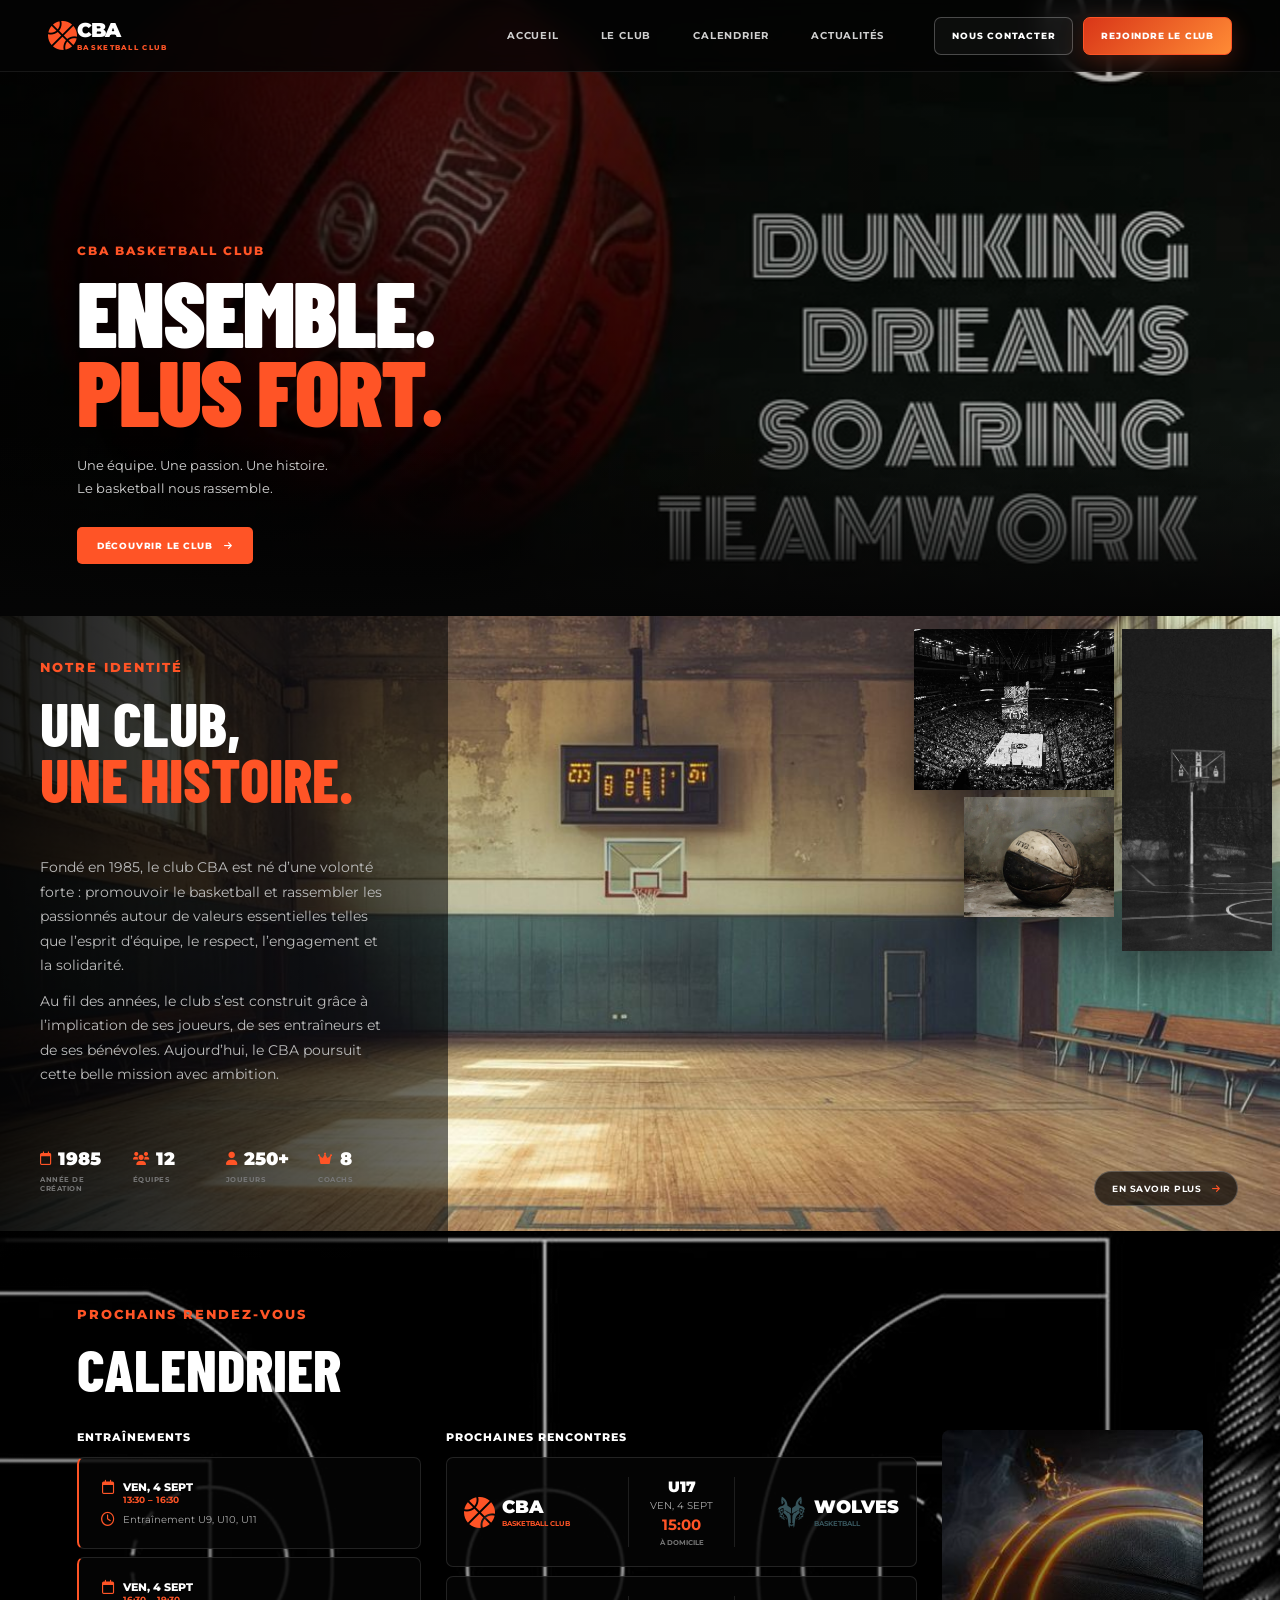
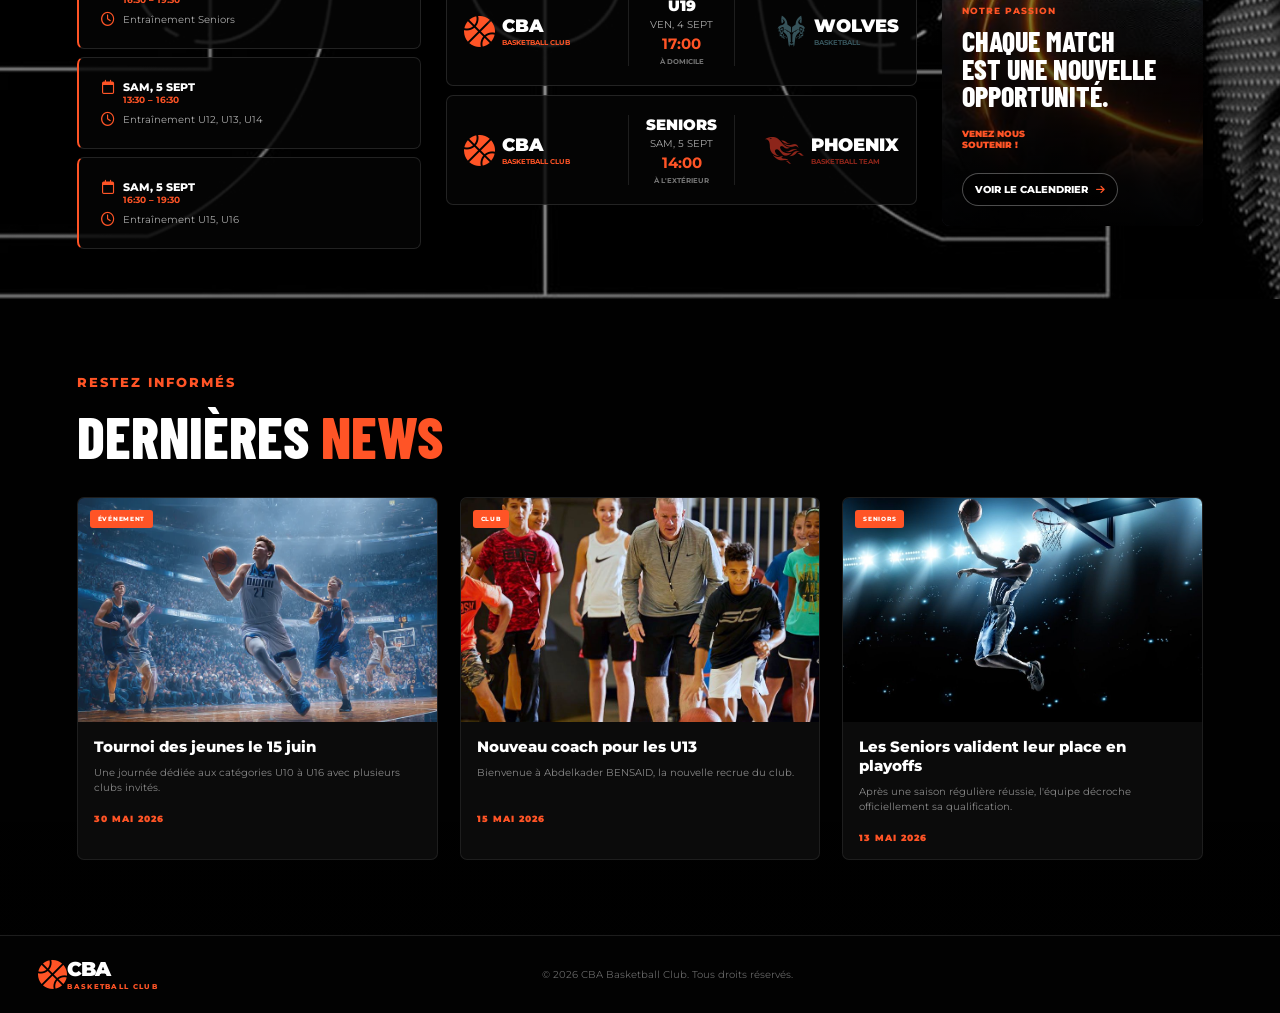
==== index.html @ 98953bf6 "mt" ====
<!DOCTYPE html>
<html lang="fr">
<head>
    <meta charset="UTF-8">
    <meta name="viewport" content="width=device-width, initial-scale=1.0">
    <title>CBA Basketball Club</title>
    <link rel="stylesheet" href="site.css">
    <link rel="stylesheet" href="https://cdnjs.cloudflare.com/ajax/libs/font-awesome/6.0.0/css/all.min.css">
    <link rel="preconnect" href="https://fonts.googleapis.com">
    <link rel="preconnect" href="https://fonts.gstatic.com" crossorigin>
    <link href="https://fonts.googleapis.com/css2?family=Barlow+Condensed:wght@400;500;600;700;800;900&family=Montserrat:wght@400;500;600;700;800;900&display=swap" rel="stylesheet">
</head>
<body>
<section class="hero" id="accueil">
<header class="navbar">
    <div class="logo">
        <i class="fa-solid fa-basketball"></i>
        <div class="logo-text">
            <strong>CBA</strong>
            <span class="basketball-club">BASKETBALL CLUB</span>
        </div>
    </div>
    <nav class="nav-links">
        <a href="#accueil">ACCUEIL</a>
        <a href="#club">LE CLUB</a>
        <a href="#calendrier">CALENDRIER</a>
        <a href="#actualites">ACTUALITÉS</a>
    </nav>
    <div class="nav-buttons">
        <button class="player-btn">NOUS CONTACTER</button>
        <button class="join-btn">REJOINDRE LE CLUB</button>
    </div>
</header>
<div class="hero-content">
    <span class="hero-small">CBA BASKETBALL CLUB</span>
    <h1>ENSEMBLE.<br><span>PLUS FORT.</span></h1>
    <p>Une équipe. Une passion. Une histoire.<br>Le basketball nous rassemble.</p>
    <button class="hero-button">DÉCOUVRIR LE CLUB <i class="fa-solid fa-arrow-right"></i></button>
</div>
</section>
<section id="club">
    <div id="gauche-club">
        <div class="texte-club">
            <span class="section-label">NOTRE IDENTITÉ</span>
            <h2>UN CLUB,<br><span>UNE HISTOIRE.</span></h2>
            <p>Fondé en 1985, le club CBA est né d’une volonté forte : promouvoir le basketball et rassembler les passionnés autour de valeurs essentielles telles que l’esprit d’équipe, le respect, l’engagement et la solidarité.</p>
            <p>Au fil des années, le club s’est construit grâce à l’implication de ses joueurs, de ses entraîneurs et de ses bénévoles. Aujourd’hui, le CBA poursuit cette belle mission avec ambition.</p>
            <div class="club-stats">
                <div class="logo-club">
                    <div class="logo-club1">
                        <i class="fa-regular fa-calendar"></i>
                        <h3>1985</h3>
                    </div>
                    <span>ANNÉE DE CRÉATION</span>
                </div>
                <div class="logo-club">
                    <div class="logo-club1">
                        <i class="fa-solid fa-users"></i>
                        <h3>12</h3>
                    </div>
                    <span>ÉQUIPES</span>
                </div>
                <div class="logo-club">
                    <div class="logo-club1">
                        <i class="fa-solid fa-user"></i>
                        <h3>250+</h3>
                    </div>
                    <span>JOUEURS</span>
                </div>
                <div class="logo-club">
                    <div class="logo-club1">
                        <i class="fa-solid fa-crown"></i>
                        <h3>8</h3>
                    </div>
                    <span>COACHS</span>
                </div>
            </div>
        </div>
    </div>
    <div id="droite-club">
        <div class="images-club">
            <img src="images/club1.jpg" class="imgClub1">
            <img src="images/club2.jpg" class="imgClub2">
            <img src="images/club3.jpg" class="imgClub3">
        </div>
        <button class="bouton-club">EN SAVOIR PLUS <i class="fa-solid fa-arrow-right"></i></button>
    </div>
</section>
<section id="calendrier">
    <div class="section-container">
        <span class="section-label">PROCHAINS RENDEZ-VOUS</span>
        <h2>CALENDRIER</h2>

        <div id="calendrier_cartes">
            <div class="entrainement">
                <h3>ENTRAÎNEMENTS</h3>

                <div class="Entraînement">
                    <div class="icones-entrainements">
                        <i class="fa-regular fa-calendar"></i>
                        <i class="fa-regular fa-clock"></i>
                    </div>
                    <div class="texte-entrainements">
                        <strong>VEN, 4 SEPT</strong>
                        <span>13:30 – 16:30</span>
                        <p>Entraînement U9, U10, U11</p>
                    </div>
                </div>

                <div class="Entraînement">
                    <div class="icones-entrainements">
                        <i class="fa-regular fa-calendar"></i>
                        <i class="fa-regular fa-clock"></i>
                    </div>
                    <div class="texte-entrainements">
                        <strong>VEN, 4 SEPT</strong>
                        <span>16:30 – 19:30</span>
                        <p>Entraînement Seniors</p>
                    </div>
                </div>

                <div class="Entraînement">
                    <div class="icones-entrainements">
                        <i class="fa-regular fa-calendar"></i>
                        <i class="fa-regular fa-clock"></i>
                    </div>
                    <div class="texte-entrainements">
                        <strong>SAM, 5 SEPT</strong>
                        <span>13:30 – 16:30</span>
                        <p>Entraînement U12, U13, U14</p>
                    </div>
                </div>

                <div class="Entraînement">
                    <div class="icones-entrainements">
                        <i class="fa-regular fa-calendar"></i>
                        <i class="fa-regular fa-clock"></i>
                    </div>
                    <div class="texte-entrainements">
                        <strong>SAM, 5 SEPT</strong>
                        <span>16:30 – 19:30</span>
                        <p>Entraînement U15, U16</p>
                    </div>
                </div>
            </div>

            <div class="matches">
                <h3>PROCHAINES RENCONTRES</h3>

                <div class="match">
                    <div class="team-logo">
                        <i class="fa-solid fa-basketball"></i>
                        <div>
                            <strong>CBA</strong>
                            <span>BASKETBALL CLUB</span>
                        </div>
                    </div>
                    <div class="match-info">
                        <strong>U17</strong>
                        <span>VEN, 4 SEPT</span>
                        <b>15:00</b>
                        <small>À DOMICILE</small>
                    </div>
                    <div class="team-logo opponent">
                        <i class="fa-brands fa-wolf-pack-battalion"></i>
                        <div>
                            <strong>WOLVES</strong>
                            <span>BASKETBALL</span>
                        </div>
                    </div>
                </div>

                <div class="match">
                    <div class="team-logo">
                        <i class="fa-solid fa-basketball"></i>
                        <div>
                            <strong>CBA</strong>
                            <span>BASKETBALL CLUB</span>
                        </div>
                    </div>
                    <div class="match-info">
                        <strong>U19</strong>
                        <span>VEN, 4 SEPT</span>
                        <b>17:00</b>
                        <small>À DOMICILE</small>
                    </div>
                    <div class="team-logo opponent">
                        <i class="fa-brands fa-wolf-pack-battalion"></i>
                        <div>
                            <strong>WOLVES</strong>
                            <span>BASKETBALL</span>
                        </div>
                    </div>
                </div>

                <div class="match">
                    <div class="team-logo">
                        <i class="fa-solid fa-basketball"></i>
                        <div>
                            <strong>CBA</strong>
                            <span>BASKETBALL CLUB</span>
                        </div>
                    </div>
                    <div class="match-info">
                        <strong>SENIORS</strong>
                        <span>SAM, 5 SEPT</span>
                        <b>14:00</b>
                        <small>À L'EXTÉRIEUR</small>
                    </div>
                    <div class="team-logo opponent phoenix">
                        <i class="fa-brands fa-phoenix-framework"></i>
                        <div>
                            <strong>PHOENIX</strong>
                            <span>BASKETBALL TEAM</span>
                        </div>
                    </div>
                </div>
            </div>

            <div class="support-card">
                <img src="images/calendrier1.jfif" alt="Basketball">
                <div class="support-overlay"></div>
                <div class="support-content">
                    <span>NOTRE PASSION</span>
                    <h3>CHAQUE MATCH<br>EST UNE NOUVELLE<br>OPPORTUNITÉ.</h3>
                    <p>VENEZ NOUS<br>SOUTENIR !</p>
                </div>
                <button>VOIR LE CALENDRIER <i class="fa-solid fa-arrow-right"></i></button>
            </div>
        </div>
    </div>
</section>

<section id="actualites">
    <div class="texte-news">
        <span class="section-label">RESTEZ INFORMÉS</span>
        <h2>DERNIÈRES <span>NEWS</span></h2>
    </div>

    <div class="cartes-news">
        <div class="carte">
            <div class="news-image">
                <img src="images/news1.webp">
                <span>ÉVÉNEMENT</span>
            </div>
            <div class="news-content">
                <h3>Tournoi des jeunes le 15 juin</h3>
                <p>Une journée dédiée aux catégories U10 à U16 avec plusieurs clubs invités.</p>
                <span class="date-news">30 MAI 2026</span>
            </div>
        </div>

        <div class="carte">
            <div class="news-image">
                <img src="images/news2.jpg">
                <span>CLUB</span>
            </div>
            <div class="news-content">
                <h3>Nouveau coach pour les U13</h3>
                <p>Bienvenue à Abdelkader BENSAID, la nouvelle recrue du club.</p>
                <span class="date-news">15 MAI 2026</span>
            </div>
        </div>

        <div class="carte">
            <div class="news-image">
                <img src="images/news3.jpg">
                <span>SENIORS</span>
            </div>
            <div class="news-content">
                <h3>Les Seniors valident leur place en playoffs</h3>
                <p>Après une saison régulière réussie, l'équipe décroche officiellement sa qualification.</p>
                <span class="date-news">13 MAI 2026</span>
            </div>
        </div>
    </div>
</section>

<footer class="footer">
    <div class="footer-content">
      <div class="logo">
        <i class="fa-solid fa-basketball"></i>
        <div class="logo-text">
            <strong>CBA</strong>
            <span class="basketball-club">BASKETBALL CLUB</span>
        </div>
      </div>
      <p>© 2026 CBA Basketball Club. Tous droits réservés.</p>
    </div>
</footer>
</body>
</html>
---- site.css ----
* {
  margin: 0;
  padding: 0;
  box-sizing: border-box;
}

html {
  scroll-behavior: smooth;
}

body {
  background: #050505;
  color: #fff;
  font-family: "Montserrat", Arial, sans-serif;
  overflow-x: hidden;
}

a {
  text-decoration: none;
  color: inherit;
}

button {
  font-family: inherit;
  cursor: pointer;
}

:root {
  --orange: #ff5426;
  --orange-clair: #ff8b35;
  --orange-fonce: #d93618;
  --blanc: #fff;
  --gris: #a5a5a5;
  --noir: #070707;
}

.hero {
  height: 616px;
  background-image: linear-gradient(90deg, rgba(0, 0, 0, 0.72), rgba(0, 0, 0, 0.18)), url("images/fond-accueil.jpeg");
  background-size: cover;
  background-repeat: no-repeat;
  position: relative;
  background-position: center 53%;
}

.hero:after {
  content: "";
  position: absolute;
  left: 0;
  right: 0;
  bottom: 0;
  height: 180px;
  background: linear-gradient(transparent, #050505);
}

.navbar {
  width: 100%;
  height: 72px;
  display: flex;
  align-items: center;
  justify-content: space-between;
  padding: 0 48px;
  position: fixed;
  top: 0;
  left: 0;
  z-index: 100;
  background: rgba(5, 5, 5, 0.78);
  border-bottom: 1px solid rgba(255, 255, 255, 0.08);
  backdrop-filter: blur(12px);
}

.logo {
  display: flex;
  align-items: center;
}

.logo > i {
  color: var(--orange);
  font-size: 29px;
}

.logo-text {
  display: flex;
  flex-direction: column;
  line-height: 1;
}

.logo-text strong {
  color: white;
  font-size: 20px;
  font-weight: 900;
  letter-spacing: -1px;
}

.logo-text span {
  color: var(--orange);
  font-size: 7px;
  font-weight: 800;
  letter-spacing: 1.3px;
  margin-top: 4px;
}

.nav-links {
  display: flex;
  align-items: center;
  gap: 42px;
  margin-left: auto;
  margin-right: 50px;
}

.nav-links a {
  color: #d0d0d0;
  font-size: 10px;
  font-weight: 700;
  letter-spacing: 0.8px;
  transition: 0.3s;
}

.nav-links a:hover {
  color: var(--orange);
}

.nav-buttons {
  display: flex;
  align-items: center;
  gap: 10px;
}

.nav-buttons button {
  height: 38px;
  padding: 0 17px;
  border-radius: 7px;
  color: white;
  font-size: 9px;
  font-weight: 800;
  letter-spacing: 0.8px;
}

.player-btn {
  background: rgba(255, 255, 255, 0.04);
  border: 1px solid rgba(255, 255, 255, 0.25);
}

.join-btn {
  border: 1px solid var(--orange);
  background: linear-gradient(135deg, var(--orange-fonce), var(--orange-clair));
  box-shadow: 0 8px 25px rgba(255, 84, 38, 0.22);
}

.hero-content {
  position: absolute;
  left: 6%;
  top: 39%;
  z-index: 2;
}

.hero-small {
  color: var(--orange);
  font-size: 12px;
  font-weight: 800;
  letter-spacing: 2px;
}

.hero-content h1 {
  margin-top: 13px;
  font-family: "Barlow Condensed", sans-serif;
  font-size: 92px;
  line-height: 0.86;
  font-weight: 900;
  letter-spacing: -2px;
}

.hero-content h1 span {
  color: var(--orange);
}

.hero-content p {
  color: #d5d5d5;
  margin-top: 24px;
  font-size: 13px;
  line-height: 1.7;
}

.hero-button {
  margin-top: 28px;
  padding: 13px 20px;
  border: 0;
  border-radius: 5px;
  color: white;
  background: var(--orange);
  font-size: 9px;
  font-weight: 800;
  letter-spacing: 0.8px;
}

.hero-button i {
  margin-left: 8px;
}

#club {
  width: 100%;
  height: 615px;
  display: flex;
  background-image: url("images/back-club.jpg");
  background-size: cover;
  background-position: center;
}

#gauche-club {
  width: 35%;
  min-height: 670px;
  position: relative;
  background-image: linear-gradient(90deg, rgba(0, 0, 0, 0.9), rgba(0, 0, 0, 0.55)), url("images/club-bg.jpg");
  background-size: cover;
  background-position: center;
}

.texte-club {
  max-width: 690px;
  padding: 43px 55px 50px 9%;
}

.section-label {
  display: block;
  color: var(--orange);
  font-size: 13px;
  font-weight: 800;
  letter-spacing: 2px;
  margin-bottom: 20px;
}

.texte-club h2 {
  font-family: "Barlow Condensed", sans-serif;
  color: white;
  font-size: 61px;
  line-height: 0.92;
  font-weight: 800;
  margin-bottom: 48px;
}

.texte-club h2 span {
  color: var(--orange);
}

.texte-club p {
  max-width: 350px;
  color: #bcbcbc;
  font-size: 14px;
  line-height: 1.75;
  margin-bottom: 11px;
}

.club-stats {
  display: grid;
  grid-template-columns: repeat(4, 1fr);
  gap: 18px;
  margin-top: 61px;
}

.logo-club1 {
  display: flex;
  align-items: center;
  gap: 7px;
}

.logo-club1 i {
  color: var(--orange);
  font-size: 13px;
}

.logo-club1 h3 {
  color: white;
  font-size: 18px;
  font-weight: 900;
}

.logo-club > span {
  display: block;
  color: #777;
  font-size: 7px;
  font-weight: 700;
  letter-spacing: 0.5px;
  margin-top: 5px;
}

#droite-club {
  width: 65%;
  min-height: 670px;
  position: relative;
  overflow: hidden;
}

.images-club img {
  position: absolute;
  object-fit: cover;
  display: block;
  filter: saturate(0.85);
  box-shadow: 0 18px 40px rgba(0, 0, 0, 0.4);
}

.imgClub1 {
  width: 24%;
  height: 24%;
  left: 56%;
  top: 2%;
}

.imgClub2 {
  width: 18%;
  height: 18%;
  right: 20%;
  top: 27%;
}

.imgClub3 {
  width: 18%;
  height: 48%;
  right: 1%;
  bottom: 50%;
}

.club-badge {
  position: absolute;
  left: 5%;
  bottom: 9%;
  width: 110px;
  height: 110px;
  border: 1px solid rgba(255, 84, 38, 0.7);
  border-radius: 50%;
  display: flex;
  flex-direction: column;
  align-items: center;
  justify-content: center;
  background: rgba(0, 0, 0, 0.65);
}

.club-badge i {
  color: var(--orange);
  font-size: 24px;
  margin-bottom: 7px;
}

.club-badge span {
  color: white;
  font-size: 7px;
  font-weight: 800;
  letter-spacing: 1px;
}

.bouton-club {
  position: absolute;
  right: 5%;
  bottom: 12%;
  padding: 11px 17px;
  color: #fff;
  background: rgba(0, 0, 0, 0.65);
  border: 1px solid rgba(255, 255, 255, 0.22);
  border-radius: 20px;
  font-size: 9px;
  font-weight: 700;
  letter-spacing: 0.5px;
}

.bouton-club i {
  color: var(--orange);
  margin-left: 7px;
}

.bouton-club:hover {
  background: var(--orange);
}

.bouton-club:hover i {
  color: white;
}

#calendrier {
  width: 100%;
  height: 668px;
  padding: 75px 6%;
  background-image: linear-gradient(rgba(0, 0, 0, 0.28), rgba(0, 0, 0, 0.5)), url("images/back-calendrier.png");
  background-size: cover;
  background-position: center;
  background-repeat: no-repeat;
}

.section-container {
  width: 100%;
  max-width: 1250px;
  margin: auto;
}

.section-container > h2 {
  font-family: "Barlow Condensed", sans-serif;
  color: white;
  font-size: 59px;
  line-height: 0.9;
  font-weight: 800;
  margin-bottom: 35px;
}

#calendrier_cartes {
  width: 100%;
  display: grid;
  grid-template-columns: 0.95fr 1.3fr 0.72fr;
  gap: 25px;
}

.entrainement > h3,
.matches > h3 {
  color: white;
  font-size: 11px;
  font-weight: 800;
  letter-spacing: 1px;
  margin-bottom: 13px;
}

.Entraînement {
  width: 100%;
  min-height: 92px;
  display: flex;
  align-items: center;
  padding: 12px 14px;
  margin-bottom: 8px;
  background: rgba(5, 5, 5, 0.82);
  border: 1px solid rgba(255, 255, 255, 0.12);
  border-left: 2px solid var(--orange);
  border-radius: 7px;
  transition: 0.3s;
}

.Entraînement:hover {
  transform: translateX(4px);
  border-color: rgba(255, 84, 38, 0.5);
}

.icones-entrainements {
  width: 30px;
  display: flex;
  flex-direction: column;
  align-items: center;
  gap: 18px;
  color: var(--orange);
  font-size: 14px;
}

.texte-entrainements {
  display: flex;
  flex-direction: column;
}

.texte-entrainements strong {
  color: white;
  font-size: 11px;
  font-weight: 800;
}

.texte-entrainements span {
  color: var(--orange);
  font-size: 9px;
  font-weight: 700;
}

.texte-entrainements p {
  color: #aaa;
  font-size: 10px;
  margin-top: 8px;
}

.match {
  width: 100%;
  min-height: 110px;
  display: grid;
  grid-template-columns: 1fr 0.65fr 1fr;
  align-items: center;
  padding: 12px 17px;
  margin-bottom: 9px;
  background: rgba(5, 5, 5, 0.82);
  border: 1px solid rgba(255, 255, 255, 0.12);
  border-radius: 7px;
  transition: 0.3s;
}

.match:hover {
  border-color: rgba(255, 84, 38, 0.5);
  transform: translateY(-2px);
}

.team-logo {
  display: flex;
  align-items: center;
  gap: 7px;
}

.team-logo > i {
  color: var(--orange);
  font-size: 31px;
}

.team-logo div {
  display: flex;
  flex-direction: column;
}

.team-logo strong {
  color: white;
  font-size: 18px;
  font-weight: 900;
}

.team-logo span {
  color: var(--orange);
  font-size: 7px;
  font-weight: 700;
  margin-top: 1px;
}

.opponent {
  justify-content: flex-end;
}

.opponent > i {
  color: #36535a;
}

.opponent span {
  color: #36535a;
}

.phoenix > i,
.phoenix span {
  color: #8d251a;
}

.match-info {
  display: flex;
  flex-direction: column;
  align-items: center;
  text-align: center;
  border-left: 1px solid rgba(255, 255, 255, 0.1);
  border-right: 1px solid rgba(255, 255, 255, 0.1);
}

.match-info strong {
  color: white;
  font-size: 15px;
  font-weight: 900;
}

.match-info span {
  color: #aaa;
  font-size: 10px;
  margin-top: 3px;
}

.match-info b {
  color: var(--orange);
  font-size: 15px;
  margin-top: 3px;
}

.match-info small {
  color: #777;
  font-size: 7px;
  font-weight: 700;
  margin-top: 4px;
}

.support-card {
  height: 396px;
  position: relative;
  overflow: hidden;
  background: #080808;
  border-radius: 8px;
}

.support-card img {
  width: 100%;
  height: 100%;
  position: absolute;
  inset: 0;
  object-fit: cover;
}

.support-overlay {
  position: absolute;
  inset: 0;
  background: linear-gradient(180deg, rgba(0, 0, 0, 0.1), rgba(0, 0, 0, 0.94));
}

.support-content {
  position: absolute;
  left: 20px;
  right: 20px;
  bottom: 75px;
}

.support-content > span {
  color: var(--orange);
  font-size: 9px;
  font-weight: 800;
  letter-spacing: 1px;
}

.support-content h3 {
  color: white;
  font-family: "Barlow Condensed", sans-serif;
  font-size: 28px;
  line-height: 0.98;
  font-weight: 800;
  margin: 10px 0 17px;
}

.support-content p {
  color: var(--orange);
  font-size: 9px;
  line-height: 1.3;
  font-weight: 900;
}

.support-card button {
  position: absolute;
  left: 20px;
  bottom: 20px;
  padding: 9px 12px;
  color: white;
  background: rgba(0, 0, 0, 0.55);
  border: 1px solid rgba(255, 255, 255, 0.3);
  border-radius: 20px;
  font-size: 10px;
  font-weight: 800;
}

.support-card button i {
  color: var(--orange);
  margin-left: 5px;
}

#actualites {
  width: 100%;
  min-height: 520px;
  padding: 75px 6%;
  background-image: linear-gradient(rgba(0, 0, 0, 0.8), rgba(0, 0, 0, 0.92)), url("images/news-bg.jpg");
  background-size: cover;
  background-position: center;
}

.texte-news {
  max-width: 1250px;
  margin: auto;
}

.texte-news h2 {
  font-family: "Barlow Condensed", sans-serif;
  font-size: 58px;
  line-height: 0.9;
  font-weight: 800;
  margin-bottom: 35px;
}

.texte-news h2 span {
  color: var(--orange);
}

.cartes-news {
  max-width: 1250px;
  margin: auto;
  display: grid;
  grid-template-columns: repeat(3, 1fr);
  gap: 22px;
}

.carte {
  min-height: 310px;
  overflow: hidden;
  background: #0b0b0b;
  border: 1px solid rgba(255, 255, 255, 0.08);
  border-radius: 7px;
  transition: 0.3s;
}

.carte:hover {
  transform: translateY(-5px);
  border-color: rgba(255, 84, 38, 0.45);
}

.news-image {
  height: 224px;
  position: relative;
  overflow: hidden;
}

.news-image img {
  width: 100%;
  height: 100%;
  display: block;
  object-fit: cover;
  transition: 0.4s;
  object-position: center 79%;
}

.carte:hover .news-image img {
  transform: scale(1.05);
}

.news-image > span {
  position: absolute;
  left: 12px;
  top: 12px;
  padding: 5px 8px;
  color: white;
  background: var(--orange);
  font-size: 6px;
  font-weight: 800;
  letter-spacing: 0.7px;
  border-radius: 3px;
}

.news-content {
  padding: 16px;
}

.news-content h3 {
  color: white;
  font-size: 15px;
  line-height: 1.25;
  font-weight: 800;
  margin-bottom: 8px;
}

.news-content p {
  color: #888;
  font-size: 10px;
  line-height: 1.5;
  height: 28px;
}

.date-news {
  display: block;
  color: var(--orange);
  font-size: 9px;
  font-weight: 900;
  letter-spacing: 1px;
  margin-top: 20px;
}

.footer {
  width: 100%;
  padding: 23px 3%;
  background: #020202;
  border-top: 1px solid #1d1d1d;
}

.footer-content {
  max-width: 1250px;
  display: flex;
  align-items: center;
  /*! justify-content: space-between; */
}

.footer-logo {
  display: flex;
  align-items: center;
  gap: 8px;
}

.footer-logo img {
  width: 55px;
  height: auto;
}

.footer-logo div {
  display: flex;
  flex-direction: column;
}

.footer-logo strong {
  color: white;
  font-size: 15px;
  font-weight: 900;
}

.footer-logo span {
  color: var(--orange);
  font-size: 6px;
  font-weight: 800;
  letter-spacing: 0.8px;
  margin-top: 3px;
}

.footer-content p {
  color: #666;
  font-size: 10px;
  margin-left: 384px;
}

@media (max-width: 1000px) {
  .nav-links {
    gap: 20px;
    margin-right: 20px;
  }

  .nav-buttons {
    display: none;
  }

  #club {
    flex-direction: column;
  }

  #gauche-club,
  #droite-club {
    width: 100%;
  }

  #droite-club {
    min-height: 550px;
  }

  #calendrier_cartes {
    grid-template-columns: 1fr 1fr;
  }

  .support-card {
    grid-column: span 2;
  }
}

@media (max-width: 650px) {
  .navbar {
    padding: 0 18px;
  }

  .nav-links {
    display: none;
  }

  .hero {
    height: 700px;
  }

  .hero-content {
    left: 7%;
    top: 38%;
  }

  .hero-content h1 {
    font-size: 65px;
  }

  #gauche-club {
    min-height: 620px;
  }

  .texte-club {
    padding: 65px 25px 40px;
  }

  .texte-club h2 {
    font-size: 49px;
  }

  .club-stats {
    grid-template-columns: repeat(2, 1fr);
  }

  #droite-club {
    min-height: 450px;
  }

  .imgClub1 {
    width: 60%;
    height: 38%;
  }

  .imgClub2 {
    width: 34%;
    height: 28%;
  }

  .imgClub3 {
    width: 43%;
    height: 52%;
  }

  #calendrier {
    padding: 55px 18px;
  }

  #calendrier_cartes {
    display: flex;
    flex-direction: column;
  }

  .support-card {
    min-height: 360px;
  }

  .cartes-news {
    grid-template-columns: 1fr;
  }

  #actualites {
    padding: 55px 18px;
  }

  .texte-news h2,
  .section-container > h2 {
    font-size: 49px;
  }

  .footer-content {
    flex-direction: column;
    gap: 15px;
    text-align: center;
  }
}
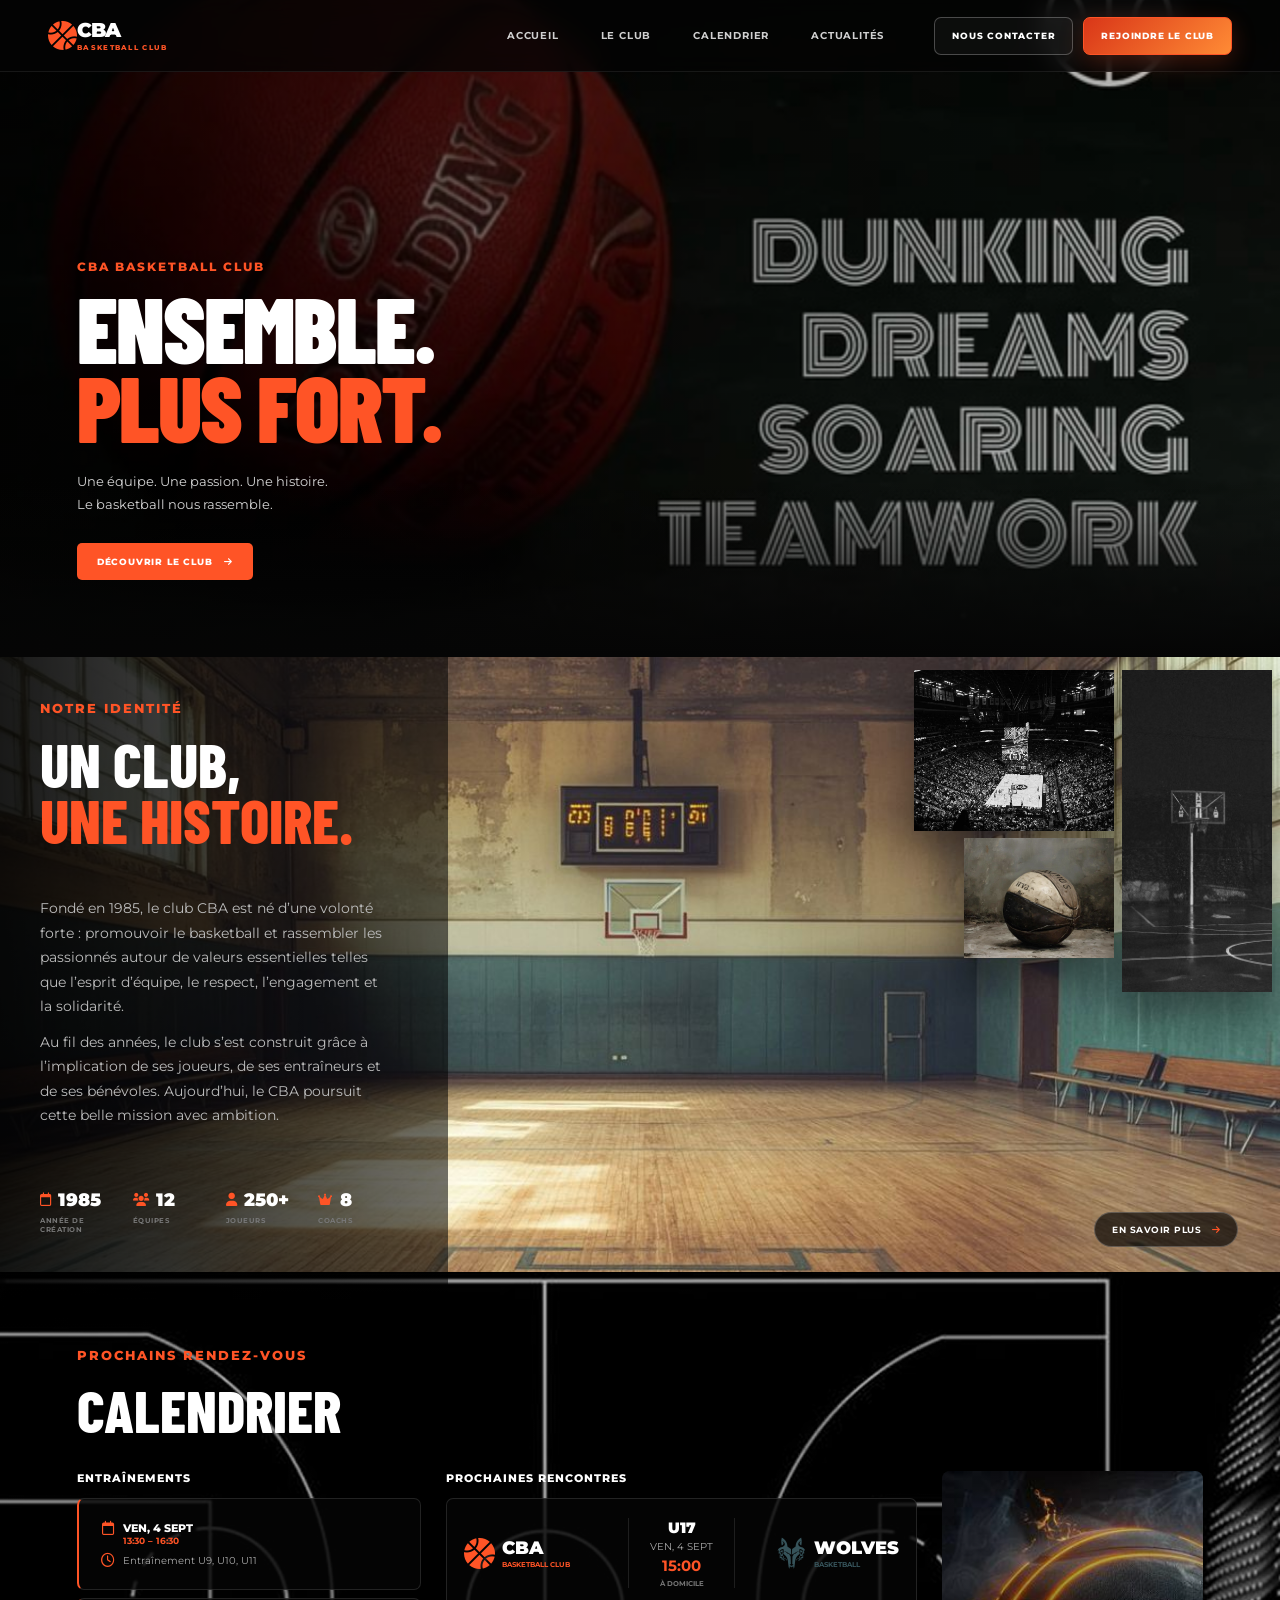
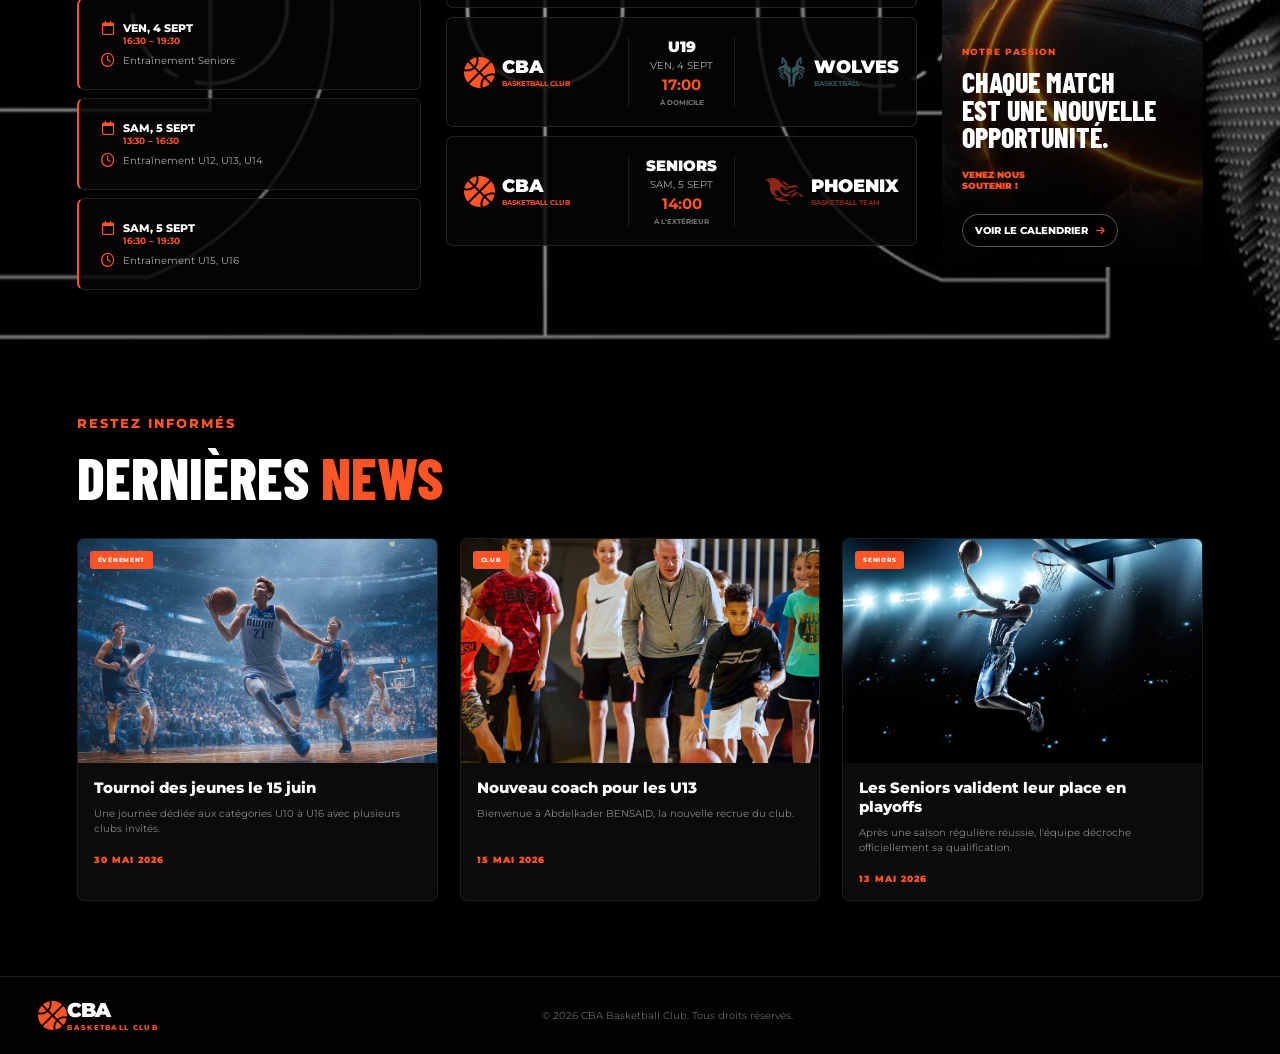
==== commit 501ca2cb: "new" ====
--- a/index.html
+++ b/index.html
@@ -288,5 +288,100 @@
       <p>© 2026 CBA Basketball Club. Tous droits réservés.</p>
     </div>
 </footer>
+<div class="contact-overlay" id="contactOverlay">
+    <div class="contact-popup">
+        <button class="contact-close" id="contactClose">&times;</button>
+        <span class="section-label">NOUS CONTACTER</span>
+        <h2>PARLONS-<span>NOUS.</span></h2>
+        <p>Une question, une demande ou simplement envie d'échanger ? Retrouvez-nous ici.</p>
+        <div class="contact-links">
+            <a href="https://mail.google.com/mail/?view=cm&fs=1&to=Abdelmalekboutora@gmail.com" target="_blank" class="contact-item">
+                <i class="fa-solid fa-envelope"></i>
+                <div>
+                    <strong>E-MAIL</strong>
+                    <span>Abdelmalekboutora@gmail.com</span>
+                </div>
+                <i class="fa-solid fa-arrow-right"></i>
+            </a>
+            <button class="contact-item" id="phoneCopy" type="button">
+                <i class="fa-solid fa-phone"></i>
+                <div>
+                    <strong>TÉLÉPHONE</strong>
+                    <span>+213 797 917 500</span>
+                </div>
+                <i class="fa-solid fa-copy"></i>
+            </button>
+            <a href="P343+RW7, Tizi Ouzou" target="_blank" class="contact-item">
+                <i class="fa-solid fa-location-dot"></i>
+                <div>
+                    <strong>LOCALISATION</strong>
+                    <span>Notre adresse</span>
+                </div>
+                <i class="fa-solid fa-arrow-right"></i>
+            </a>
+            <a href="https://www.facebook.com/" target="_blank" class="contact-item">
+                <i class="fa-brands fa-facebook-f"></i>
+                <div>
+                    <strong>FACEBOOK</strong>
+                    <span>Notre page Facebook</span>
+                </div>
+                <i class="fa-solid fa-arrow-right"></i>
+            </a>
+        </div>
+    </div>
+</div>
+<div class="join-overlay" id="joinOverlay">
+    <div class="join-popup">
+        <button class="join-close" id="joinClose">&times;</button>
+
+        <span class="section-label">REJOINDRE LE CLUB</span>
+        <h2>INSCRIVEZ-<span>VOUS.</span></h2>
+        <p>Remplissez le formulaire pour envoyer votre demande d'inscription au CBA Basketball Club.</p>
+
+        <form id="joinForm">
+            <div class="form-row">
+                <div class="form-group">
+                    <label for="nom">NOM</label>
+                    <input type="text" id="nom" name="nom" placeholder="Votre nom" required>
+                </div>
+
+                <div class="form-group">
+                    <label for="prenom">PRÉNOM</label>
+                    <input type="text" id="prenom" name="prenom" placeholder="Votre prénom" required>
+                </div>
+            </div>
+
+            <div class="form-row">
+                <div class="form-group">
+                    <label for="ddn">DATE DE NAISSANCE</label>
+                    <input type="date" id="ddn" name="ddn" required>
+                </div>
+
+                <div class="form-group">
+                    <label for="telephone">TÉLÉPHONE</label>
+                    <input type="tel" id="telephone" name="telephone" placeholder="+213 XX XX XX XX" required>
+                </div>
+            </div>
+
+            <div class="form-group">
+                <label>CERTIFICAT MÉDICAL</label>
+                <label for="certificat" class="file-upload">
+                    <i class="fa-solid fa-file-arrow-up"></i>
+                    <div>
+                        <strong>AJOUTER LE CERTIFICAT</strong>
+                        <span>PDF, JPG ou PNG</span>
+                    </div>
+                </label>
+                <input type="file" id="certificat" name="certificat" accept=".pdf,.jpg,.jpeg,.png" required>
+            </div>
+
+            <button type="submit" class="join-submit">
+                ENVOYER LA DEMANDE
+                <i class="fa-solid fa-arrow-right"></i>
+            </button>
+        </form>
+    </div>
+</div>
+<script src="site.js"></script>
 </body>
 </html>
--- a/site.css
+++ b/site.css
@@ -35,12 +35,12 @@
 }
 
 .hero {
-  height: 616px;
+  height: 657px;
   background-image: linear-gradient(90deg, rgba(0, 0, 0, 0.72), rgba(0, 0, 0, 0.18)), url("images/fond-accueil.jpeg");
   background-size: cover;
   background-repeat: no-repeat;
   position: relative;
-  background-position: center 53%;
+  background-position: center 59%;
 }
 
 .hero:after {
@@ -914,4 +914,331 @@
     gap: 15px;
     text-align: center;
   }
+}
+.contact-overlay {
+  position: fixed;
+  inset: 0;
+  z-index: 1000;
+  display: flex;
+  align-items: center;
+  justify-content: center;
+  background: rgba(0, 0, 0, 0.75);
+  backdrop-filter: blur(8px);
+  opacity: 0;
+  visibility: hidden;
+  transition: 0.3s ease;
+}
+
+.contact-overlay.active {
+  opacity: 1;
+  visibility: visible;
+}
+
+.contact-popup {
+  position: relative;
+  width: 550px;
+  padding: 45px;
+  background: #080808;
+  border: 1px solid rgba(255, 84, 38, 0.35);
+  border-radius: 12px;
+  box-shadow: 0 25px 80px rgba(0, 0, 0, 0.7);
+  transform: translateY(25px) scale(0.96);
+  transition: 0.3s ease;
+}
+
+.contact-overlay.active .contact-popup {
+  transform: translateY(0) scale(1);
+}
+
+.contact-popup h2 {
+  font-family: "Barlow Condensed", sans-serif;
+  font-size: 58px;
+  line-height: 0.9;
+  color: white;
+  margin-bottom: 18px;
+}
+
+.contact-popup h2 span {
+  color: var(--orange);
+}
+
+.contact-popup > p {
+  color: #888;
+  font-size: 12px;
+  line-height: 1.6;
+  max-width: 390px;
+  margin-bottom: 28px;
+}
+
+.contact-close {
+  position: absolute;
+  top: 18px;
+  right: 20px;
+  width: 35px;
+  height: 35px;
+  border: 1px solid rgba(255, 255, 255, 0.15);
+  border-radius: 50%;
+  background: transparent;
+  color: #aaa;
+  font-size: 23px;
+  line-height: 1;
+  transition: 0.3s;
+}
+
+.contact-close:hover {
+  color: white;
+  background: var(--orange);
+  border-color: var(--orange);
+}
+
+.contact-links {
+  display: grid;
+  grid-template-columns: 1fr 1fr;
+  gap: 10px;
+}
+
+.contact-item {
+  display: flex;
+  align-items: center;
+  gap: 13px;
+  padding: 16px;
+  background: #101010;
+  border: 1px solid rgba(255, 255, 255, 0.08);
+  border-radius: 7px;
+  transition: 0.3s;
+}
+
+.contact-item > i:first-child {
+  color: var(--orange);
+  font-size: 18px;
+  width: 20px;
+  text-align: center;
+}
+
+.contact-item div {
+  flex: 1;
+  min-width: 0;
+}
+
+.contact-item strong {
+  display: block;
+  color: white;
+  font-size: 9px;
+  letter-spacing: 1px;
+  margin-bottom: 5px;
+}
+
+.contact-item span {
+  display: block;
+  color: #777;
+  font-size: 9px;
+  white-space: nowrap;
+  overflow: hidden;
+  text-overflow: ellipsis;
+}
+
+.contact-item > i:last-child {
+  color: #555;
+  font-size: 9px;
+  transition: 0.3s;
+}
+
+.contact-item:hover {
+  border-color: rgba(255, 84, 38, 0.5);
+  transform: translateY(-3px);
+}
+
+.contact-item:hover > i:last-child {
+  color: var(--orange);
+  transform: translateX(3px);
+}
+.join-overlay {
+  position: fixed;
+  inset: 0;
+  z-index: 1000;
+  display: flex;
+  align-items: center;
+  justify-content: center;
+  background: rgba(0, 0, 0, 0.78);
+  backdrop-filter: blur(8px);
+  opacity: 0;
+  visibility: hidden;
+  transition: 0.3s ease;
+}
+
+.join-overlay.active {
+  opacity: 1;
+  visibility: visible;
+}
+
+.join-popup {
+  position: relative;
+  width: 600px;
+  padding: 45px;
+  background: #080808;
+  border: 1px solid rgba(255, 84, 38, 0.35);
+  border-radius: 12px;
+  box-shadow: 0 25px 80px rgba(0, 0, 0, 0.7);
+  transform: translateY(25px) scale(0.96);
+  transition: 0.3s ease;
+}
+
+.join-overlay.active .join-popup {
+  transform: translateY(0) scale(1);
+}
+
+.join-popup h2 {
+  font-family: "Barlow Condensed", sans-serif;
+  font-size: 58px;
+  line-height: 0.9;
+  color: white;
+  margin-bottom: 18px;
+}
+
+.join-popup h2 span {
+  color: var(--orange);
+}
+
+.join-popup > p {
+  color: #888;
+  font-size: 12px;
+  line-height: 1.6;
+  max-width: 450px;
+  margin-bottom: 28px;
+}
+
+.join-close {
+  position: absolute;
+  top: 18px;
+  right: 20px;
+  width: 35px;
+  height: 35px;
+  border: 1px solid rgba(255, 255, 255, 0.15);
+  border-radius: 50%;
+  background: transparent;
+  color: #aaa;
+  font-size: 23px;
+  line-height: 1;
+  transition: 0.3s;
+}
+
+.join-close:hover {
+  color: white;
+  background: var(--orange);
+  border-color: var(--orange);
+}
+
+.form-row {
+  display: grid;
+  grid-template-columns: 1fr 1fr;
+  gap: 14px;
+}
+
+.form-group {
+  margin-bottom: 18px;
+}
+
+.form-group label:not(.file-upload) {
+  display: block;
+  color: #aaa;
+  font-size: 9px;
+  letter-spacing: 1.5px;
+  margin-bottom: 8px;
+}
+
+.form-group input[type="text"],
+.form-group input[type="date"],
+.form-group input[type="tel"] {
+  width: 100%;
+  height: 45px;
+  padding: 0 14px;
+  background: #101010;
+  border: 1px solid rgba(255, 255, 255, 0.08);
+  border-radius: 6px;
+  color: white;
+  font-family: inherit;
+  font-size: 11px;
+  outline: none;
+  transition: 0.3s;
+}
+
+.form-group input:focus {
+  border-color: var(--orange);
+}
+
+.form-group input::placeholder {
+  color: #555;
+}
+
+.form-group input[type="date"] {
+  color-scheme: dark;
+}
+
+.form-group input[type="file"] {
+  display: none;
+}
+
+.file-upload {
+  display: flex;
+  align-items: center;
+  gap: 15px;
+  width: 100%;
+  padding: 17px;
+  background: #101010;
+  border: 1px dashed rgba(255, 84, 38, 0.35);
+  border-radius: 7px;
+  cursor: pointer;
+  transition: 0.3s;
+}
+
+.file-upload:hover {
+  border-color: var(--orange);
+  background: #121212;
+}
+
+.file-upload > i {
+  color: var(--orange);
+  font-size: 20px;
+}
+
+.file-upload strong {
+  display: block;
+  color: white;
+  font-size: 9px;
+  letter-spacing: 1px;
+  margin-bottom: 5px;
+}
+
+.file-upload span {
+  color: #666;
+  font-size: 9px;
+}
+
+.join-submit {
+  display: flex;
+  align-items: center;
+  justify-content: center;
+  gap: 12px;
+  width: 100%;
+  height: 48px;
+  margin-top: 5px;
+  border: none;
+  border-radius: 6px;
+  background: var(--orange);
+  color: white;
+  font-family: inherit;
+  font-size: 10px;
+  font-weight: 700;
+  letter-spacing: 1px;
+  cursor: pointer;
+  transition: 0.3s;
+}
+
+.join-submit:hover {
+  background: var(--orange-clair);
+  transform: translateY(-2px);
+}
+
+.join-submit i {
+  font-size: 10px;
 }
